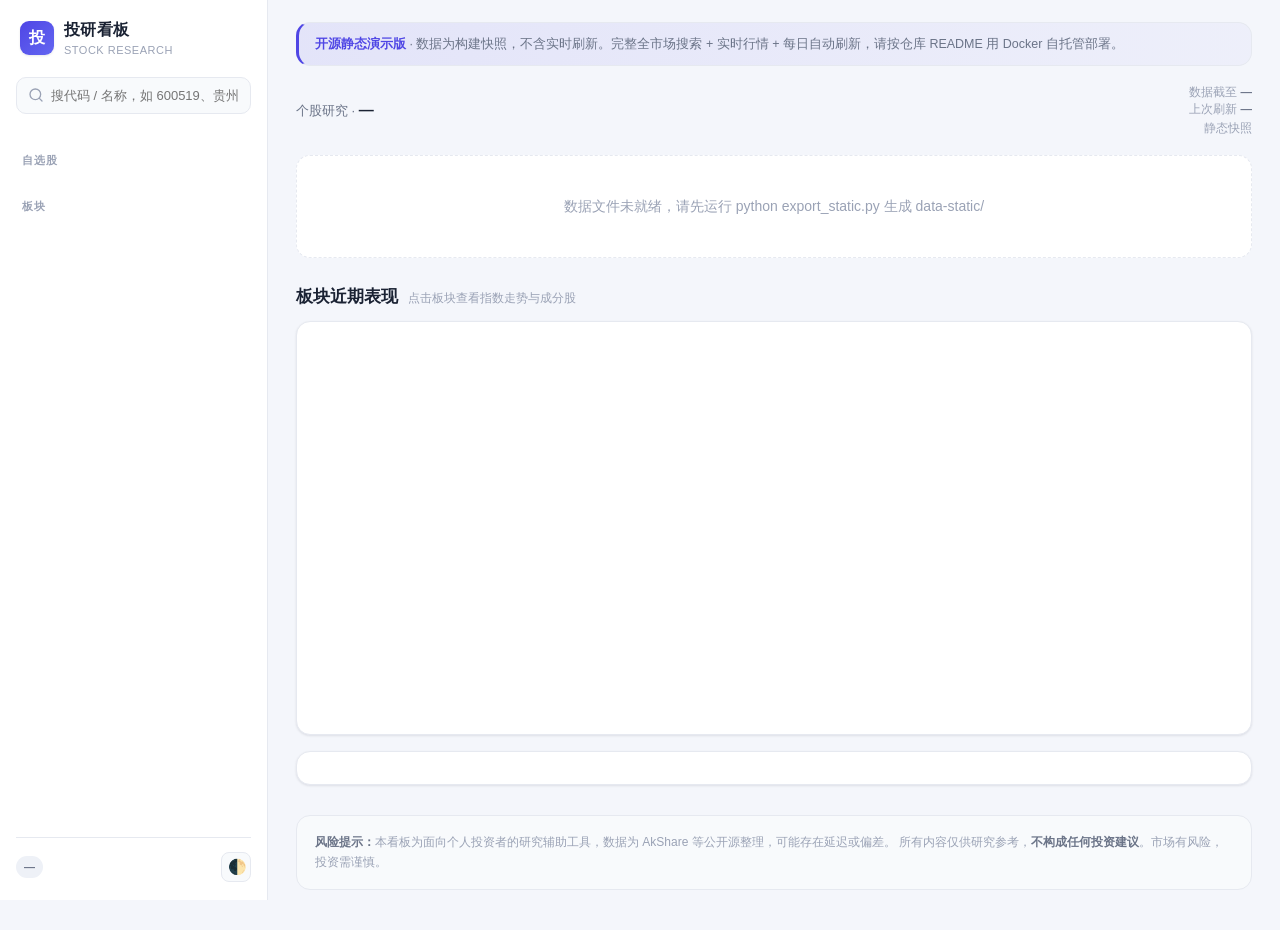
==== static-site/index.html @ 8505ce15 "Initial commit: 股票投研看板开源版 (Flask + ECharts + 静态演示) - 后端：Flask(app.py) + SQLAlchemy 持久化(db.py) + 可插拔数" ====
<!DOCTYPE html>
<html lang="zh-CN">
<head>
  <meta charset="UTF-8" />
  <meta name="viewport" content="width=device-width, initial-scale=1.0" />
  <title>股票投研看板 · 开源静态演示版</title>
  <link rel="stylesheet" href="./styles.css" />
  <script src="./echarts.min.js"></script>
</head>
<body>
  <!-- 侧边栏 -->
  <aside class="sidebar">
    <div class="brand">
      <div class="logo">投</div>
      <div class="title">投研看板<small>STOCK RESEARCH</small></div>
    </div>

    <div class="search-box">
      <input id="search" class="search" type="text" placeholder="搜代码 / 名称，如 600519、贵州茅台、比亚迪" autocomplete="off" />
      <div id="suggest" class="suggest" style="display:none"></div>
    </div>

    <div class="nav-section">
      <div class="nav-title">自选股</div>
      <div id="watchlist" class="watchlist"></div>
    </div>

    <div class="nav-section">
      <div class="nav-title">板块</div>
      <div id="sectorNav" class="sector-nav"></div>
    </div>

    <div class="side-foot">
      <span id="srcBadge" class="badge sample">—</span>
      <button id="themeBtn" class="theme-btn" title="切换主题">🌓</button>
    </div>
  </aside>

  <!-- 主区 -->
  <main class="main">
    <div class="demo-banner">
      <b>开源静态演示版</b> · 数据为构建快照，不含实时刷新。完整全市场搜索 + 实时行情 + 每日自动刷新，请按仓库 README 用 Docker 自托管部署。
    </div>

    <div class="topbar">
      <div class="crumb">个股研究 · <b id="crumbName">—</b></div>
      <div class="topbar-right">
        <div class="refresh-info">
          <span>数据截至 <b id="updatedAt">—</b></span>
          <span>上次刷新 <b id="lastRefresh">—</b></span>
          <span class="muted" id="refreshSched">静态快照</span>
        </div>
      </div>
    </div>

    <section id="detailSection" class="detail"></section>

    <section class="block">
      <div class="block-head">
        <h2>板块近期表现</h2>
        <span class="muted">点击板块查看指数走势与成分股</span>
      </div>
      <div class="panel"><div id="sectorBar"></div></div>
      <div class="panel" style="margin-top:16px"><table id="sectorTable" class="grid"></table></div>
      <div id="sectorDetail" class="sector-detail-wrap" style="display:none"></div>
    </section>

    <footer class="disclaimer">
      <b>风险提示：</b>本看板为面向个人投资者的研究辅助工具，数据为 AkShare 等公开源整理，可能存在延迟或偏差。
      所有内容仅供研究参考，<b>不构成任何投资建议</b>。市场有风险，投资需谨慎。
    </footer>
  </main>

  <script src="./app.js"></script>
</body>
</html>
---- static-site/styles.css ----
:root {
  --bg: #f4f6fb;
  --surface: #ffffff;
  --surface-2: #f8fafc;
  --surface-3: #eef1f7;
  --border: #e6e9f0;
  --text: #1a2233;
  --text-dim: #6b7488;
  --text-faint: #9aa2b5;
  --accent: #4f46e5;
  --accent-2: #6366f1;
  --accent-soft: rgba(79, 70, 229, 0.10);
  --up: #e23c35;
  --down: #1aa260;
  --warn: #d9941a;
  --shadow: 0 1px 3px rgba(16, 24, 40, .06), 0 1px 2px rgba(16, 24, 40, .04);
  --shadow-lg: 0 10px 30px rgba(16, 24, 40, .08);
  --radius: 14px;
  --radius-sm: 10px;
  --sidebar-w: 268px;
  --font: -apple-system, BlinkMacSystemFont, "Segoe UI", "PingFang SC", "Microsoft YaHei", Roboto, Helvetica, Arial, sans-serif;
}

body.dark {
  --bg: #0e1320;
  --surface: #161c2c;
  --surface-2: #1b2233;
  --surface-3: #222b40;
  --border: #283150;
  --text: #e8ebf3;
  --text-dim: #9aa3ba;
  --text-faint: #6b748f;
  --accent: #6d72f0;
  --accent-soft: rgba(109, 114, 240, .14);
  --up: #ff5a52;
  --down: #25c281;
  --shadow: 0 1px 3px rgba(0, 0, 0, .3);
  --shadow-lg: 0 12px 34px rgba(0, 0, 0, .45);
}

* { box-sizing: border-box; }

html, body {
  margin: 0;
  padding: 0;
  height: 100%;
  background: var(--bg);
  color: var(--text);
  font-family: var(--font);
  font-size: 14px;
  line-height: 1.5;
  -webkit-font-smoothing: antialiased;
  transition: background .25s ease, color .25s ease;
}

a { color: inherit; }

/* ---------------- 侧边栏 ---------------- */
.sidebar {
  position: fixed;
  top: 0; left: 0; bottom: 0;
  width: var(--sidebar-w);
  background: var(--surface);
  border-right: 1px solid var(--border);
  display: flex;
  flex-direction: column;
  padding: 18px 16px;
  overflow-y: auto;
  z-index: 20;
}

.brand {
  display: flex;
  align-items: center;
  gap: 10px;
  margin-bottom: 18px;
  padding: 0 4px;
}
.brand .logo {
  width: 34px; height: 34px;
  border-radius: 9px;
  background: linear-gradient(135deg, var(--accent), var(--accent-2));
  display: grid; place-items: center;
  color: #fff; font-weight: 700; font-size: 16px;
  box-shadow: var(--shadow);
}
.brand .title { font-size: 16px; font-weight: 700; letter-spacing: .3px; }
.brand .title small { display: block; font-size: 11px; font-weight: 500; color: var(--text-faint); letter-spacing: .5px; }

.search-box { position: relative; margin-bottom: 16px; }
.search {
  width: 100%;
  padding: 10px 12px 10px 34px;
  border: 1px solid var(--border);
  border-radius: var(--radius-sm);
  background: var(--surface-2);
  color: var(--text);
  font-size: 13px;
  outline: none;
  transition: border-color .15s, box-shadow .15s;
  background-image: url("data:image/svg+xml;utf8,<svg xmlns='http://www.w3.org/2000/svg' width='16' height='16' viewBox='0 0 24 24' fill='none' stroke='%239aa2b5' stroke-width='2' stroke-linecap='round' stroke-linejoin='round'><circle cx='11' cy='11' r='8'/><path d='m21 21-4.3-4.3'/></svg>");
  background-repeat: no-repeat;
  background-position: 11px center;
}
.search:focus { border-color: var(--accent); box-shadow: 0 0 0 3px var(--accent-soft); }

.suggest {
  position: absolute;
  top: 42px; left: 0; right: 0;
  background: var(--surface);
  border: 1px solid var(--border);
  border-radius: var(--radius-sm);
  box-shadow: var(--shadow-lg);
  max-height: 320px; overflow-y: auto;
  z-index: 30;
  padding: 4px;
}
.sg {
  display: flex; align-items: center; gap: 8px;
  padding: 8px 10px; border-radius: 8px; cursor: pointer;
}
.sg:hover { background: var(--accent-soft); }
.sg-name { font-weight: 600; }
.sg-code { color: var(--text-faint); font-size: 12px; font-variant-numeric: tabular-nums; }
.sg-sec { margin-left: auto; color: var(--text-faint); font-size: 12px; }

.nav-section { margin-top: 8px; }
.nav-title {
  font-size: 11px; font-weight: 700; letter-spacing: 1px;
  color: var(--text-faint); text-transform: uppercase;
  margin: 14px 6px 8px;
}

.watchlist { display: flex; flex-direction: column; gap: 6px; }
.wl-item {
  display: flex; align-items: center; gap: 10px;
  padding: 9px 10px; border-radius: var(--radius-sm);
  cursor: pointer; border: 1px solid transparent;
  transition: background .15s, border-color .15s;
}
.wl-item:hover { background: var(--surface-2); border-color: var(--border); }
.wl-item.active { background: var(--accent-soft); border-color: var(--accent); }
.wl-name { font-weight: 600; font-size: 13px; }
.wl-code { color: var(--text-faint); font-size: 11px; font-variant-numeric: tabular-nums; }
.wl-right { margin-left: auto; text-align: right; }
.wl-price { font-weight: 600; font-variant-numeric: tabular-nums; font-size: 13px; }
.wl-chg { font-size: 11px; font-variant-numeric: tabular-nums; }

.sector-nav { display: flex; flex-direction: column; gap: 4px; }
.sn-item {
  display: flex; align-items: center; gap: 8px;
  padding: 7px 10px; border-radius: 8px; cursor: pointer;
  font-size: 13px; color: var(--text-dim);
  transition: background .15s, color .15s;
}
.sn-item:hover { background: var(--surface-2); color: var(--text); }
.sn-name { font-weight: 500; }
.sn-ret { margin-left: auto; font-variant-numeric: tabular-nums; font-size: 12px; font-weight: 600; }

.side-foot {
  margin-top: auto; padding-top: 14px;
  display: flex; align-items: center; gap: 8px;
  border-top: 1px solid var(--border);
}
.badge {
  font-size: 11px; padding: 3px 8px; border-radius: 999px; font-weight: 600;
}
.badge.live { background: rgba(26, 162, 96, .12); color: var(--down); }
.badge.sample { background: var(--surface-3); color: var(--text-dim); }
.theme-btn {
  margin-left: auto; cursor: pointer;
  width: 30px; height: 30px; border-radius: 8px;
  border: 1px solid var(--border); background: var(--surface-2);
  color: var(--text); font-size: 15px;
  display: grid; place-items: center;
  transition: background .15s;
}
.theme-btn:hover { background: var(--surface-3); }

/* ---------------- 主区 ---------------- */
.main {
  margin-left: var(--sidebar-w);
  padding: 22px 28px 40px;
  max-width: 1280px;
}
.topbar {
  display: flex; align-items: center; justify-content: space-between;
  margin-bottom: 18px;
}
.crumb { font-size: 13px; color: var(--text-dim); }
.crumb b { color: var(--text); font-size: 15px; }
.updated { font-size: 12px; color: var(--text-faint); }
.topbar-right { display: flex; align-items: center; gap: 14px; }
.refresh-info { display: flex; flex-direction: column; align-items: flex-end; line-height: 1.5; font-size: 11.5px; color: var(--text-faint); }
.refresh-info b { color: var(--text-dim); }
.refresh-btn {
  border: 1px solid var(--border); background: var(--panel); color: var(--text);
  padding: 8px 14px; border-radius: 9px; font-size: 13px; cursor: pointer; white-space: nowrap;
  transition: all .15s ease; font-weight: 600;
}
.refresh-btn:hover:not(:disabled) { border-color: var(--accent); color: var(--accent); background: var(--accent-soft); }
.refresh-btn:disabled { opacity: .6; cursor: default; }

.block { margin-top: 26px; }
.block-head { display: flex; align-items: baseline; gap: 10px; margin-bottom: 12px; }
.block-head h2 { font-size: 17px; margin: 0; font-weight: 700; }
.muted { color: var(--text-faint); font-size: 12px; }

/* ---------------- 个股详情 ---------------- */
.detail-head {
  display: flex; align-items: flex-start; justify-content: space-between;
  flex-wrap: wrap; gap: 16px; margin-bottom: 16px;
}
.dh-left { display: flex; flex-direction: column; gap: 4px; }
.d-name { font-size: 24px; font-weight: 800; letter-spacing: .3px; display: flex; align-items: center; gap: 10px; }
.d-code { font-size: 14px; font-weight: 500; color: var(--text-faint); font-variant-numeric: tabular-nums; }
.d-sector { font-size: 13px; color: var(--text-dim); display: flex; align-items: center; gap: 8px; }
.src-tag { font-size: 11px; padding: 2px 7px; border-radius: 999px; }
.src-tag.live { background: rgba(26, 162, 96, .12); color: var(--down); }
.src-tag.sample { background: var(--surface-3); color: var(--text-dim); }

.dh-right { display: flex; align-items: center; gap: 20px; }
.d-price { text-align: right; }
.d-px { font-size: 32px; font-weight: 800; font-variant-numeric: tabular-nums; line-height: 1; }
.d-chg { font-size: 15px; font-weight: 600; font-variant-numeric: tabular-nums; margin-top: 4px; }
.chips { display: flex; gap: 10px; }
.chip {
  background: var(--surface-2); border: 1px solid var(--border);
  border-radius: var(--radius-sm); padding: 8px 12px; min-width: 78px;
}
.chip .k { font-size: 11px; color: var(--text-faint); }
.chip .v { font-size: 15px; font-weight: 700; font-variant-numeric: tabular-nums; }

.detail-grid {
  display: grid; grid-template-columns: 1.6fr 1fr; gap: 16px;
}
.panel {
  background: var(--surface);
  border: 1px solid var(--border);
  border-radius: var(--radius);
  box-shadow: var(--shadow);
  padding: 16px;
}
.panel-t {
  font-size: 13px; font-weight: 700; color: var(--text);
  margin-bottom: 10px; display: flex; align-items: center; gap: 8px;
}
.panel-t .sub { font-size: 11px; font-weight: 500; color: var(--text-faint); }

.chart-lg { width: 100%; height: 420px; }
.chart-md { width: 100%; height: 320px; }
.chart-sm { width: 100%; height: 180px; }

.kv { display: grid; grid-template-columns: 1fr 1fr; gap: 10px 14px; }
.kv > div { display: flex; justify-content: space-between; align-items: baseline;
  padding-bottom: 7px; border-bottom: 1px dashed var(--border); }
.kv span { color: var(--text-dim); font-size: 12px; }
.kv b { font-weight: 700; font-variant-numeric: tabular-nums; }

.pct-wrap { display: flex; align-items: center; gap: 12px; margin-top: 4px; }
.pct-bar { flex: 1; height: 10px; border-radius: 999px; background: var(--surface-3); overflow: hidden; }
.pct-fill { height: 100%; border-radius: 999px; transition: width .4s ease; }
.pct-label { font-weight: 700; font-variant-numeric: tabular-nums; min-width: 46px; text-align: right; }

.grid {
  width: 100%; border-collapse: collapse; font-size: 13px;
}
.grid th, .grid td {
  padding: 9px 10px; text-align: right;
  border-bottom: 1px solid var(--border);
  font-variant-numeric: tabular-nums;
}
.grid th { color: var(--text-faint); font-weight: 600; font-size: 12px; text-align: right; }
.grid th:first-child, .grid td:first-child { text-align: left; }
.grid tbody tr { cursor: pointer; transition: background .12s; }
.grid tbody tr:hover { background: var(--surface-2); }
.lk { color: var(--accent); cursor: pointer; font-weight: 600; }
.lk:hover { text-decoration: underline; }
.muted-cell { color: var(--text-faint); }

.empty {
  padding: 40px; text-align: center; color: var(--text-faint);
  background: var(--surface); border: 1px dashed var(--border);
  border-radius: var(--radius);
}
.skeleton {
  background: linear-gradient(90deg, var(--surface-2), var(--surface-3), var(--surface-2));
  background-size: 200% 100%;
  animation: sk 1.2s infinite;
  border-radius: var(--radius-sm);
}
@keyframes sk { 0% { background-position: 200% 0; } 100% { background-position: -200% 0; } }

/* ---------------- 板块 ---------------- */
#sectorBar { width: 100%; height: 380px; }
.sector-detail-wrap { margin-top: 16px; }

.disclaimer {
  margin-top: 30px; padding: 16px 18px;
  background: var(--surface-2); border: 1px solid var(--border);
  border-radius: var(--radius); color: var(--text-faint); font-size: 12px; line-height: 1.7;
}
.disclaimer b { color: var(--text-dim); }

/* ---------------- 响应式 ---------------- */
@media (max-width: 1024px) {
  .detail-grid { grid-template-columns: 1fr; }
}
@media (max-width: 900px) {
  .sidebar {
    position: static; width: auto; height: auto;
    flex-direction: column; border-right: none; border-bottom: 1px solid var(--border);
  }
  .main { margin-left: 0; padding: 18px 16px 36px; }
  .watchlist { flex-direction: row; flex-wrap: wrap; }
  .wl-item { flex: 1 1 160px; }
  .sector-nav { flex-direction: row; flex-wrap: wrap; }
  .sn-item { flex: 1 1 120px; }
}

/* ---------------- 静态演示横幅 ---------------- */
.demo-banner {
  margin: 0 0 18px; padding: 11px 16px;
  background: linear-gradient(90deg, rgba(79,70,229,.10), rgba(79,70,229,.04));
  border: 1px solid var(--border);
  border-left: 3px solid var(--accent);
  border-radius: var(--radius);
  color: var(--text-dim); font-size: 12.5px; line-height: 1.6;
}
.demo-banner b { color: var(--accent); }
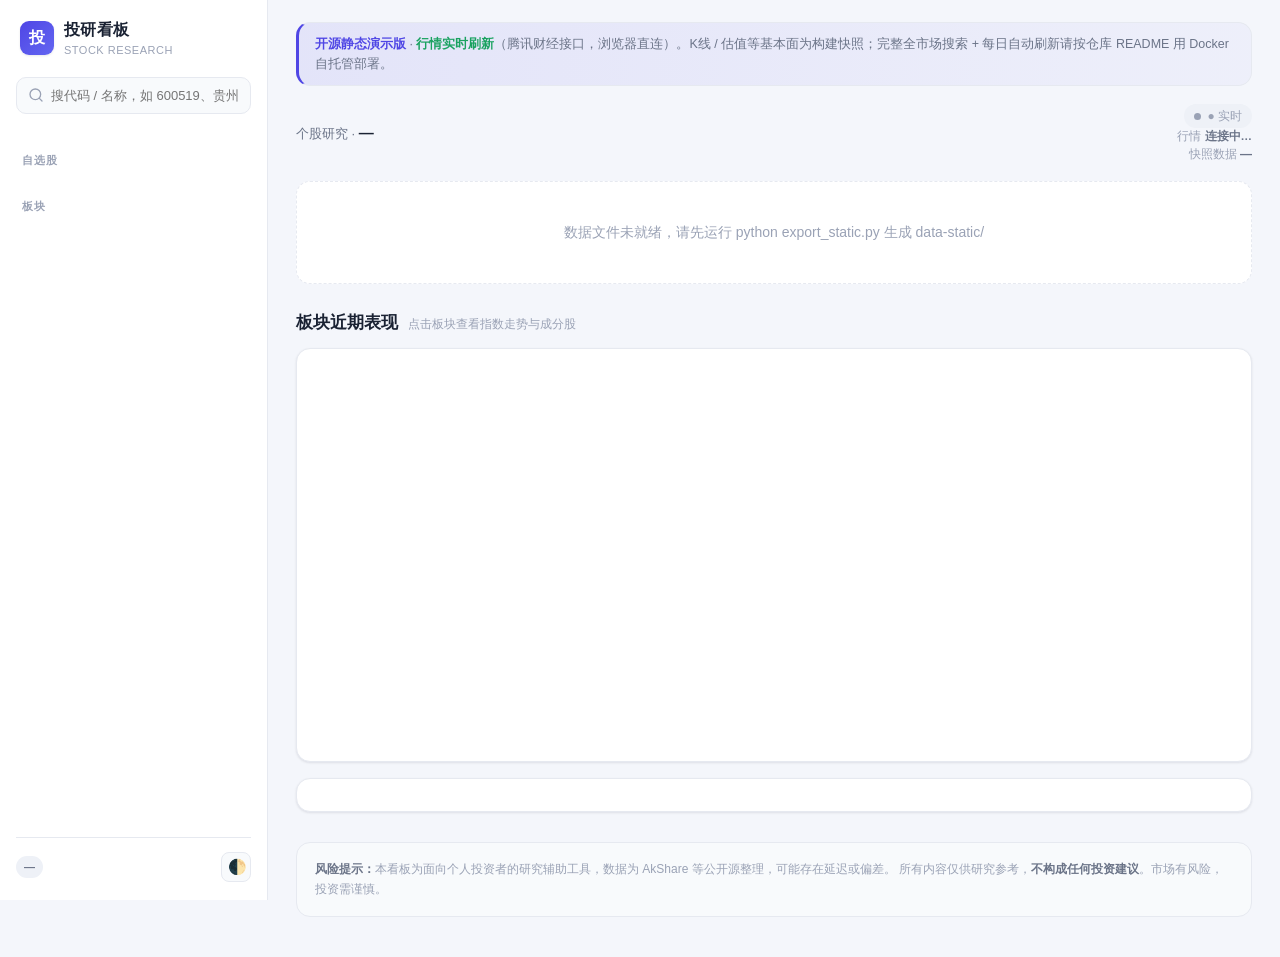
==== commit e8193dfb: "feat: 静态演示站接入浏览器端实时行情 (腾讯财经接口) - 静态前端无需后端，浏览器直连 qt.gtimg.cn (CORS=*) 拉取实时价 - 个股详情/自选股/板块成分/搜索建议 叠加实时" ====
--- a/static-site/index.html
+++ b/static-site/index.html
@@ -39,16 +39,16 @@
   <!-- 主区 -->
   <main class="main">
     <div class="demo-banner">
-      <b>开源静态演示版</b> · 数据为构建快照，不含实时刷新。完整全市场搜索 + 实时行情 + 每日自动刷新，请按仓库 README 用 Docker 自托管部署。
+      <b>开源静态演示版</b> · <b class="hl">行情实时刷新</b>（腾讯财经接口，浏览器直连）。K线 / 估值等基本面为构建快照；完整全市场搜索 + 每日自动刷新请按仓库 README 用 Docker 自托管部署。
     </div>
 
     <div class="topbar">
       <div class="crumb">个股研究 · <b id="crumbName">—</b></div>
       <div class="topbar-right">
         <div class="refresh-info">
-          <span>数据截至 <b id="updatedAt">—</b></span>
-          <span>上次刷新 <b id="lastRefresh">—</b></span>
-          <span class="muted" id="refreshSched">静态快照</span>
+          <span id="liveDot" class="live-dot">● 实时</span>
+          <span>行情 <b id="lastRefresh">连接中…</b></span>
+          <span class="muted">快照数据 <b id="updatedAt">—</b></span>
         </div>
       </div>
     </div>
--- a/static-site/styles.css
+++ b/static-site/styles.css
@@ -328,3 +328,15 @@
   color: var(--text-dim); font-size: 12.5px; line-height: 1.6;
 }
 .demo-banner b { color: var(--accent); }
+
+/* ===== 实时行情标识 ===== */
+.live-dot { display:inline-flex; align-items:center; gap:6px; font-size:12px; color:var(--text-faint); padding:3px 10px; border-radius:999px; background:var(--surface-3); }
+.live-dot::before { content:''; width:7px; height:7px; border-radius:50%; background:#9aa2b5; transition:background .3s; }
+.live-dot.on { color:var(--down); }
+.live-dot.on::before { background:var(--down); animation:pulse 1.6s infinite; }
+@keyframes pulse { 0%{box-shadow:0 0 0 0 rgba(26,162,96,.5)} 70%{box-shadow:0 0 0 7px rgba(26,162,96,0)} 100%{box-shadow:0 0 0 0 rgba(26,162,96,0)} }
+.d-live { display:flex; flex-wrap:wrap; gap:6px 16px; margin-top:10px; font-size:12.5px; color:var(--text-dim); }
+.d-live b { color:var(--text); font-weight:600; margin-left:4px; font-variant-numeric:tabular-nums; }
+.mono { font-variant-numeric:tabular-nums; }
+.sg-chg { margin-left:auto; font-size:12px; font-variant-numeric:tabular-nums; }
+.demo-banner .hl { color:var(--down); }
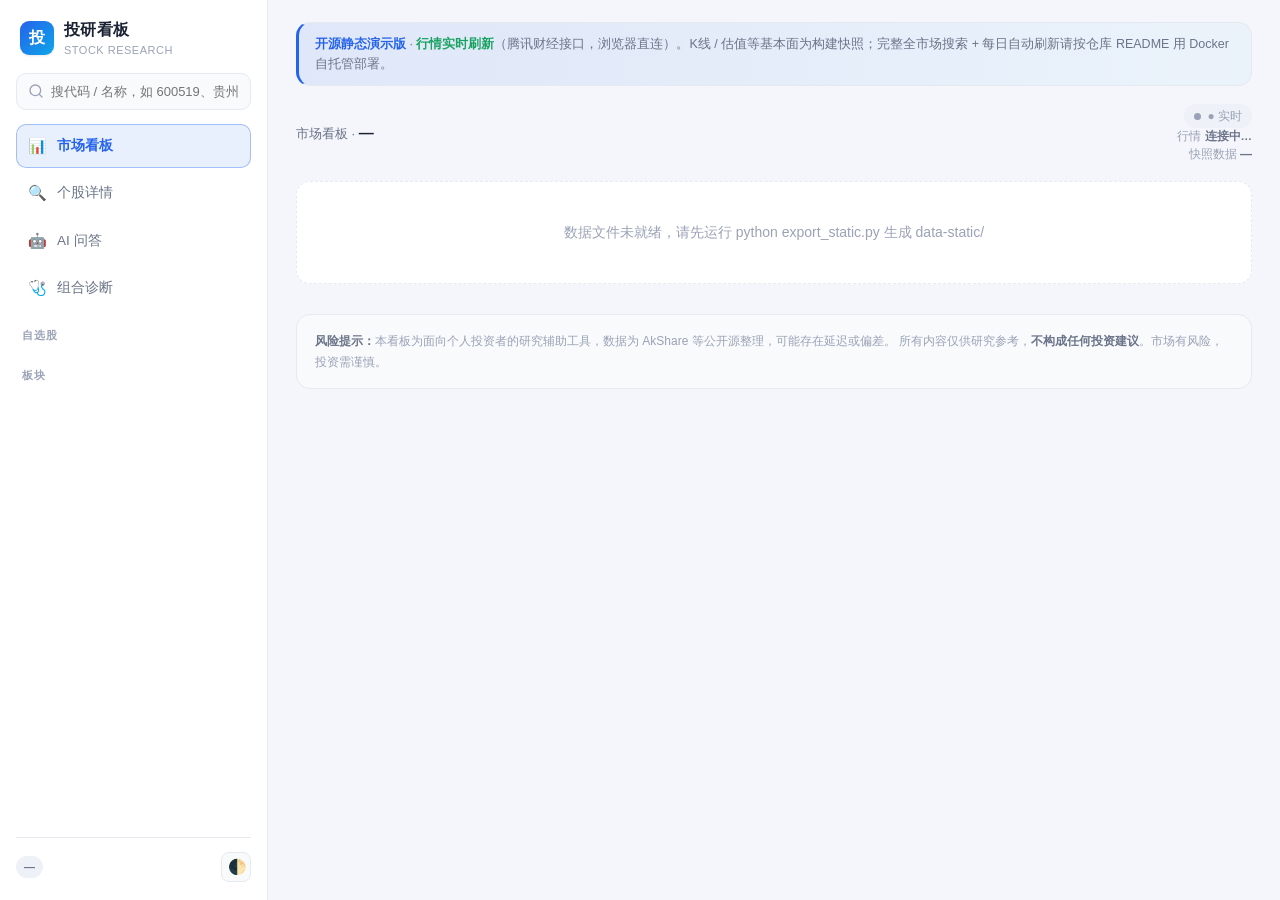
==== commit 3fc71749: "feat: 四页重构（市场看板/个股详情/AI问答/组合诊断）+ 科技蓝主题 - 主题由紫色改为科技蓝（--accent #2563eb / --accent-2 #0ea5e9） - 新增市场看板首" ====
--- a/static-site/index.html
+++ b/static-site/index.html
@@ -18,6 +18,13 @@
     <div class="search-box">
       <input id="search" class="search" type="text" placeholder="搜代码 / 名称，如 600519、贵州茅台、比亚迪" autocomplete="off" />
       <div id="suggest" class="suggest" style="display:none"></div>
+    </div>
+
+    <div class="nav">
+      <div class="nav-item active" data-view="market"><span class="ic">📊</span>市场看板</div>
+      <div class="nav-item" data-view="detail"><span class="ic">🔍</span>个股详情</div>
+      <div class="nav-item" data-view="ai"><span class="ic">🤖</span>AI 问答</div>
+      <div class="nav-item" data-view="portfolio"><span class="ic">🩺</span>组合诊断</div>
     </div>
 
     <div class="nav-section">
@@ -43,7 +50,7 @@
     </div>
 
     <div class="topbar">
-      <div class="crumb">个股研究 · <b id="crumbName">—</b></div>
+      <div class="crumb"><span id="crumbView">市场看板</span> · <b id="crumbName">—</b></div>
       <div class="topbar-right">
         <div class="refresh-info">
           <span id="liveDot" class="live-dot">● 实时</span>
@@ -53,17 +60,28 @@
       </div>
     </div>
 
-    <section id="detailSection" class="detail"></section>
+    <!-- 市场看板 -->
+    <section id="viewMarket" class="view active"></section>
 
-    <section class="block">
-      <div class="block-head">
-        <h2>板块近期表现</h2>
-        <span class="muted">点击板块查看指数走势与成分股</span>
+    <!-- 个股详情 -->
+    <section id="viewDetail" class="view">
+      <div id="detailSection" class="detail"></div>
+    </section>
+
+    <!-- AI 问答 -->
+    <section id="viewAI" class="view">
+      <div class="ai-wrap">
+        <div class="ai-input-row">
+          <input id="aiInput" class="ai-input" type="text" placeholder="问问看，例如：贵州茅台现在估值贵吗？ / 比亚迪近期表现如何？ / 今天大盘怎么样？" autocomplete="off" />
+          <button id="aiSend" class="ai-send">发送</button>
+        </div>
+        <div class="ai-chips" id="aiChips"></div>
+        <div id="aiAnswer" class="ai-answer"></div>
       </div>
-      <div class="panel"><div id="sectorBar"></div></div>
-      <div class="panel" style="margin-top:16px"><table id="sectorTable" class="grid"></table></div>
-      <div id="sectorDetail" class="sector-detail-wrap" style="display:none"></div>
     </section>
+
+    <!-- 组合诊断 -->
+    <section id="viewPortfolio" class="view"></section>
 
     <footer class="disclaimer">
       <b>风险提示：</b>本看板为面向个人投资者的研究辅助工具，数据为 AkShare 等公开源整理，可能存在延迟或偏差。
--- a/static-site/styles.css
+++ b/static-site/styles.css
@@ -7,9 +7,10 @@
   --text: #1a2233;
   --text-dim: #6b7488;
   --text-faint: #9aa2b5;
-  --accent: #4f46e5;
-  --accent-2: #6366f1;
-  --accent-soft: rgba(79, 70, 229, 0.10);
+  --accent: #2563eb;            /* 科技蓝 */
+  --accent-2: #0ea5e9;         /* 青 */
+  --accent-soft: rgba(37, 99, 235, 0.10);
+  --accent-rgb: 37, 99, 235;
   --up: #e23c35;
   --down: #1aa260;
   --warn: #d9941a;
@@ -30,8 +31,10 @@
   --text: #e8ebf3;
   --text-dim: #9aa3ba;
   --text-faint: #6b748f;
-  --accent: #6d72f0;
-  --accent-soft: rgba(109, 114, 240, .14);
+  --accent: #3b82f6;
+  --accent-2: #22d3ee;
+  --accent-soft: rgba(59, 130, 246, 0.16);
+  --accent-rgb: 59, 130, 246;
   --up: #ff5a52;
   --down: #25c281;
   --shadow: 0 1px 3px rgba(0, 0, 0, .3);
@@ -73,7 +76,7 @@
   display: flex;
   align-items: center;
   gap: 10px;
-  margin-bottom: 18px;
+  margin-bottom: 14px;
   padding: 0 4px;
 }
 .brand .logo {
@@ -87,7 +90,7 @@
 .brand .title { font-size: 16px; font-weight: 700; letter-spacing: .3px; }
 .brand .title small { display: block; font-size: 11px; font-weight: 500; color: var(--text-faint); letter-spacing: .5px; }
 
-.search-box { position: relative; margin-bottom: 16px; }
+.search-box { position: relative; margin-bottom: 14px; }
 .search {
   width: 100%;
   padding: 10px 12px 10px 34px;
@@ -124,11 +127,27 @@
 .sg-code { color: var(--text-faint); font-size: 12px; font-variant-numeric: tabular-nums; }
 .sg-sec { margin-left: auto; color: var(--text-faint); font-size: 12px; }
 
-.nav-section { margin-top: 8px; }
+/* 主导航 */
+.nav { display: flex; flex-direction: column; gap: 3px; }
+.nav-item {
+  display: flex; align-items: center; gap: 11px;
+  padding: 10px 11px; border-radius: 10px; cursor: pointer;
+  color: var(--text-dim); font-size: 13.5px; font-weight: 500;
+  border: 1px solid transparent;
+  transition: background .15s, color .15s, border-color .15s;
+}
+.nav-item:hover { background: var(--surface-2); color: var(--text); }
+.nav-item.active {
+  background: var(--accent-soft); color: var(--accent);
+  border-color: rgba(var(--accent-rgb), .35);
+  font-weight: 700;
+}
+.nav-item .ic { width: 18px; text-align: center; font-size: 15px; }
+
 .nav-title {
   font-size: 11px; font-weight: 700; letter-spacing: 1px;
   color: var(--text-faint); text-transform: uppercase;
-  margin: 14px 6px 8px;
+  margin: 16px 6px 8px;
 }
 
 .watchlist { display: flex; flex-direction: column; gap: 6px; }
@@ -193,18 +212,16 @@
 .topbar-right { display: flex; align-items: center; gap: 14px; }
 .refresh-info { display: flex; flex-direction: column; align-items: flex-end; line-height: 1.5; font-size: 11.5px; color: var(--text-faint); }
 .refresh-info b { color: var(--text-dim); }
-.refresh-btn {
-  border: 1px solid var(--border); background: var(--panel); color: var(--text);
-  padding: 8px 14px; border-radius: 9px; font-size: 13px; cursor: pointer; white-space: nowrap;
-  transition: all .15s ease; font-weight: 600;
-}
-.refresh-btn:hover:not(:disabled) { border-color: var(--accent); color: var(--accent); background: var(--accent-soft); }
-.refresh-btn:disabled { opacity: .6; cursor: default; }
 
 .block { margin-top: 26px; }
 .block-head { display: flex; align-items: baseline; gap: 10px; margin-bottom: 12px; }
 .block-head h2 { font-size: 17px; margin: 0; font-weight: 700; }
 .muted { color: var(--text-faint); font-size: 12px; }
+
+/* 视图切换 */
+.view { display: none; }
+.view.active { display: block; animation: fade .25s ease; }
+@keyframes fade { from { opacity: 0; transform: translateY(4px); } to { opacity: 1; transform: none; } }
 
 /* ---------------- 个股详情 ---------------- */
 .detail-head {
@@ -219,11 +236,11 @@
 .src-tag.live { background: rgba(26, 162, 96, .12); color: var(--down); }
 .src-tag.sample { background: var(--surface-3); color: var(--text-dim); }
 
-.dh-right { display: flex; align-items: center; gap: 20px; }
+.dh-right { display: flex; align-items: center; gap: 20px; flex-wrap: wrap; }
 .d-price { text-align: right; }
 .d-px { font-size: 32px; font-weight: 800; font-variant-numeric: tabular-nums; line-height: 1; }
 .d-chg { font-size: 15px; font-weight: 600; font-variant-numeric: tabular-nums; margin-top: 4px; }
-.chips { display: flex; gap: 10px; }
+.chips { display: flex; gap: 10px; flex-wrap: wrap; }
 .chip {
   background: var(--surface-2); border: 1px solid var(--border);
   border-radius: var(--radius-sm); padding: 8px 12px; min-width: 78px;
@@ -294,6 +311,101 @@
 /* ---------------- 板块 ---------------- */
 #sectorBar { width: 100%; height: 380px; }
 .sector-detail-wrap { margin-top: 16px; }
+
+/* ---------------- 市场看板 ---------------- */
+.market-grid { display: grid; grid-template-columns: repeat(auto-fit, minmax(155px, 1fr)); gap: 12px; }
+.idx-card {
+  background: var(--surface); border: 1px solid var(--border);
+  border-radius: var(--radius); padding: 14px; box-shadow: var(--shadow);
+  cursor: default;
+}
+.idx-card .nm { font-size: 12px; color: var(--text-faint); }
+.idx-card .px { font-size: 21px; font-weight: 800; font-variant-numeric: tabular-nums; margin-top: 6px; }
+.idx-card .chg { font-size: 13px; font-weight: 600; margin-top: 3px; font-variant-numeric: tabular-nums; }
+
+.breadth { display: flex; gap: 20px; flex-wrap: wrap; font-size: 13px; color: var(--text-dim); margin: 16px 0 4px; }
+.breadth b { font-variant-numeric: tabular-nums; }
+
+.heatmap { display: grid; grid-template-columns: repeat(auto-fit, minmax(116px, 1fr)); gap: 10px; }
+.hm-tile {
+  border-radius: 10px; padding: 12px; cursor: pointer; color: #fff;
+  position: relative; overflow: hidden; min-height: 66px;
+  transition: transform .12s ease, box-shadow .12s ease;
+  box-shadow: var(--shadow);
+}
+.hm-tile:hover { transform: translateY(-2px); box-shadow: var(--shadow-lg); }
+.hm-name { font-size: 13px; font-weight: 600; }
+.hm-ret { font-size: 15px; font-weight: 800; font-variant-numeric: tabular-nums; margin-top: 8px; }
+.hm-sub { font-size: 11px; opacity: .85; margin-top: 2px; }
+
+.movers { display: grid; grid-template-columns: 1fr 1fr; gap: 16px; }
+.mover-row td:first-child { text-align: left; }
+@media (max-width: 900px) { .movers { grid-template-columns: 1fr; } .detail-grid { grid-template-columns: 1fr; } }
+
+/* ---------------- AI 问答 ---------------- */
+.ai-wrap { max-width: 880px; }
+.ai-input-row { display: flex; gap: 10px; margin-bottom: 14px; }
+.ai-input {
+  flex: 1; padding: 13px 15px; border: 1px solid var(--border);
+  border-radius: 12px; background: var(--surface-2); color: var(--text);
+  font-size: 14px; outline: none; transition: border-color .15s, box-shadow .15s;
+}
+.ai-input:focus { border-color: var(--accent); box-shadow: 0 0 0 3px var(--accent-soft); }
+.ai-send {
+  padding: 0 22px; border: none; border-radius: 12px;
+  background: var(--accent); color: #fff; font-weight: 700; font-size: 14px; cursor: pointer;
+  transition: background .15s;
+}
+.ai-send:hover { background: var(--accent-2); }
+.ai-send:disabled { opacity: .6; cursor: default; }
+.ai-chips { display: flex; flex-wrap: wrap; gap: 8px; margin-bottom: 18px; }
+.ai-chip {
+  font-size: 12.5px; padding: 6px 13px; border: 1px solid var(--border);
+  border-radius: 999px; background: var(--surface); color: var(--text-dim);
+  cursor: pointer; transition: all .15s;
+}
+.ai-chip:hover { border-color: var(--accent); color: var(--accent); background: var(--accent-soft); }
+.ai-answer {
+  background: var(--surface); border: 1px solid var(--border);
+  border-radius: var(--radius); padding: 20px; box-shadow: var(--shadow);
+  line-height: 1.8; font-size: 14px;
+}
+.ai-q { font-size: 13px; color: var(--text-faint); margin-bottom: 12px; padding-bottom: 10px; border-bottom: 1px dashed var(--border); }
+.ai-q b { color: var(--accent); }
+.ai-a h4 { margin: 16px 0 6px; font-size: 14px; }
+.ai-a .tag { display: inline-block; padding: 2px 9px; border-radius: 6px; font-size: 12px; font-weight: 700; font-variant-numeric: tabular-nums; }
+.ai-a .tag.up { background: rgba(226,60,53,.12); color: var(--up); }
+.ai-a .tag.down { background: rgba(26,162,96,.12); color: var(--down); }
+.ai-a .tag.neu { background: var(--surface-3); color: var(--text-dim); }
+.ai-a ul { margin: 6px 0; padding-left: 18px; }
+.ai-a li { margin: 5px 0; }
+.ai-a .kv-mini { display: flex; gap: 22px; flex-wrap: wrap; margin: 8px 0 4px; }
+.ai-a .kv-mini div { font-size: 13px; color: var(--text-dim); }
+.ai-a .kv-mini b { color: var(--text); font-variant-numeric: tabular-nums; font-size: 15px; margin-left: 4px; }
+.ai-empty { color: var(--text-faint); text-align: center; padding: 34px 20px; line-height: 1.9; }
+.ai-empty b { color: var(--accent); }
+.ai-disclaim { font-size: 12px; color: var(--text-faint); margin-top: 14px; }
+
+/* ---------------- 组合诊断 ---------------- */
+.pf-summary { display: grid; grid-template-columns: repeat(auto-fit, minmax(140px, 1fr)); gap: 12px; margin-bottom: 16px; }
+.pf-card {
+  background: var(--surface); border: 1px solid var(--border);
+  border-radius: var(--radius); padding: 14px; box-shadow: var(--shadow);
+}
+.pf-card .k { font-size: 12px; color: var(--text-faint); }
+.pf-card .v { font-size: 20px; font-weight: 800; margin-top: 6px; font-variant-numeric: tabular-nums; }
+.pf-card .v.small { font-size: 15px; }
+.pf-grid2 { display: grid; grid-template-columns: 1fr 1fr; gap: 16px; }
+@media (max-width: 900px) { .pf-grid2 { grid-template-columns: 1fr; } }
+#pfPie { width: 100%; height: 300px; }
+.pf-diag { background: var(--surface); border: 1px solid var(--border); border-radius: var(--radius); padding: 18px; box-shadow: var(--shadow); line-height: 1.8; }
+.pf-diag h3 { margin: 0 0 10px; font-size: 15px; }
+.pf-diag ul { padding-left: 18px; margin: 8px 0; }
+.pf-diag li { margin: 6px 0; }
+.pf-diag .ok { color: var(--down); font-weight: 600; }
+.pf-diag .warn { color: var(--warn); font-weight: 600; }
+.pf-diag .bad { color: var(--up); font-weight: 600; }
+.pf-legend { font-size: 12px; color: var(--text-faint); margin-top: 8px; text-align: center; }
 
 .disclaimer {
   margin-top: 30px; padding: 16px 18px;
@@ -321,7 +433,7 @@
 /* ---------------- 静态演示横幅 ---------------- */
 .demo-banner {
   margin: 0 0 18px; padding: 11px 16px;
-  background: linear-gradient(90deg, rgba(79,70,229,.10), rgba(79,70,229,.04));
+  background: linear-gradient(90deg, rgba(37,99,235,.10), rgba(14,165,233,.04));
   border: 1px solid var(--border);
   border-left: 3px solid var(--accent);
   border-radius: var(--radius);
@@ -340,3 +452,57 @@
 .mono { font-variant-numeric:tabular-nums; }
 .sg-chg { margin-left:auto; font-size:12px; font-variant-numeric:tabular-nums; }
 .demo-banner .hl { color:var(--down); }
+
+/* ===== 四页重构新增样式 ===== */
+.dash { display: flex; flex-direction: column; gap: 16px; }
+
+/* 市场看板：指数条 */
+.idx-row { display: grid; grid-template-columns: repeat(auto-fit, minmax(150px, 1fr)); gap: 12px; }
+.idx-card .idx-name { font-size: 12px; color: var(--text-faint); }
+.idx-card .idx-px { font-size: 21px; font-weight: 800; font-variant-numeric: tabular-nums; margin-top: 6px; }
+.idx-card .idx-chg { font-size: 13px; font-weight: 600; margin-top: 3px; font-variant-numeric: tabular-nums; }
+
+/* 两栏网格 */
+.grid-2 { display: grid; grid-template-columns: 1fr 1fr; gap: 16px; }
+@media (max-width: 900px) { .grid-2 { grid-template-columns: 1fr; } }
+
+/* 板块热力图 */
+.heat { display: grid; grid-template-columns: repeat(auto-fit, minmax(120px, 1fr)); gap: 10px; }
+.heat-tile { border-radius: 10px; padding: 12px; cursor: pointer; min-height: 64px; transition: transform .12s, box-shadow .12s; box-shadow: var(--shadow); }
+.heat-tile:hover { transform: translateY(-2px); box-shadow: var(--shadow-lg); }
+.heat-tile .ht-name { font-size: 13px; font-weight: 600; }
+.heat-tile .ht-val { font-size: 15px; font-weight: 800; font-variant-numeric: tabular-nums; margin-top: 8px; }
+
+/* 市场广度 */
+.breadth-block { margin-bottom: 14px; }
+.bb-title { font-size: 12px; color: var(--text-dim); margin-bottom: 6px; font-weight: 600; }
+.bb-bar { display: flex; height: 26px; border-radius: 8px; overflow: hidden; background: var(--surface-3); }
+.bb-up { background: var(--up); color: #fff; display: flex; align-items: center; justify-content: center; font-size: 12px; font-weight: 700; min-width: 22px; }
+.bb-dn { background: var(--down); color: #fff; display: flex; align-items: center; justify-content: center; font-size: 12px; font-weight: 700; flex: 1; }
+.bb-legend { display: flex; gap: 14px; margin-top: 6px; font-size: 12px; font-variant-numeric: tabular-nums; }
+
+/* 组合诊断：汇总卡 */
+.summary-row { display: grid; grid-template-columns: repeat(auto-fit, minmax(150px, 1fr)); gap: 12px; margin-bottom: 16px; }
+.sum-card { background: var(--surface); border: 1px solid var(--border); border-radius: var(--radius); padding: 14px; box-shadow: var(--shadow); }
+.sum-k { font-size: 12px; color: var(--text-faint); }
+.sum-v { font-size: 22px; font-weight: 800; margin-top: 6px; font-variant-numeric: tabular-nums; }
+.sum-s { font-size: 11px; color: var(--text-faint); margin-top: 4px; }
+
+/* 组合诊断：文字 */
+.diag { line-height: 1.9; font-size: 14px; }
+.diag-row { padding: 8px 0; border-bottom: 1px dashed var(--border); }
+.diag-row:last-child { border-bottom: none; }
+
+/* AI 问答：正文与卡片 */
+.ai-body { margin-top: 6px; line-height: 1.9; }
+.ai-note { margin-top: 10px; padding: 10px 12px; background: var(--surface-2); border-left: 3px solid var(--accent); border-radius: 8px; color: var(--text-dim); font-size: 13px; }
+.ai-think { color: var(--text-faint); }
+.ai-idx { display: flex; flex-wrap: wrap; gap: 8px 18px; margin: 8px 0; }
+.ai-idx-item { font-size: 13px; }
+.ai-stock { background: var(--surface-2); border: 1px solid var(--border); border-radius: 12px; padding: 12px 14px; margin: 10px 0; }
+.ai-stock-h { font-size: 14px; }
+.ai-stock-px { font-size: 20px; font-weight: 800; margin-top: 4px; font-variant-numeric: tabular-nums; }
+.ai-stock-chg { font-size: 13px; font-weight: 600; margin-left: 8px; }
+.ai-stock-sub { font-size: 12px; color: var(--text-dim); margin-top: 4px; }
+.kv-sm { gap: 8px 18px; }
+.kv-sm > div { padding-bottom: 5px; }
